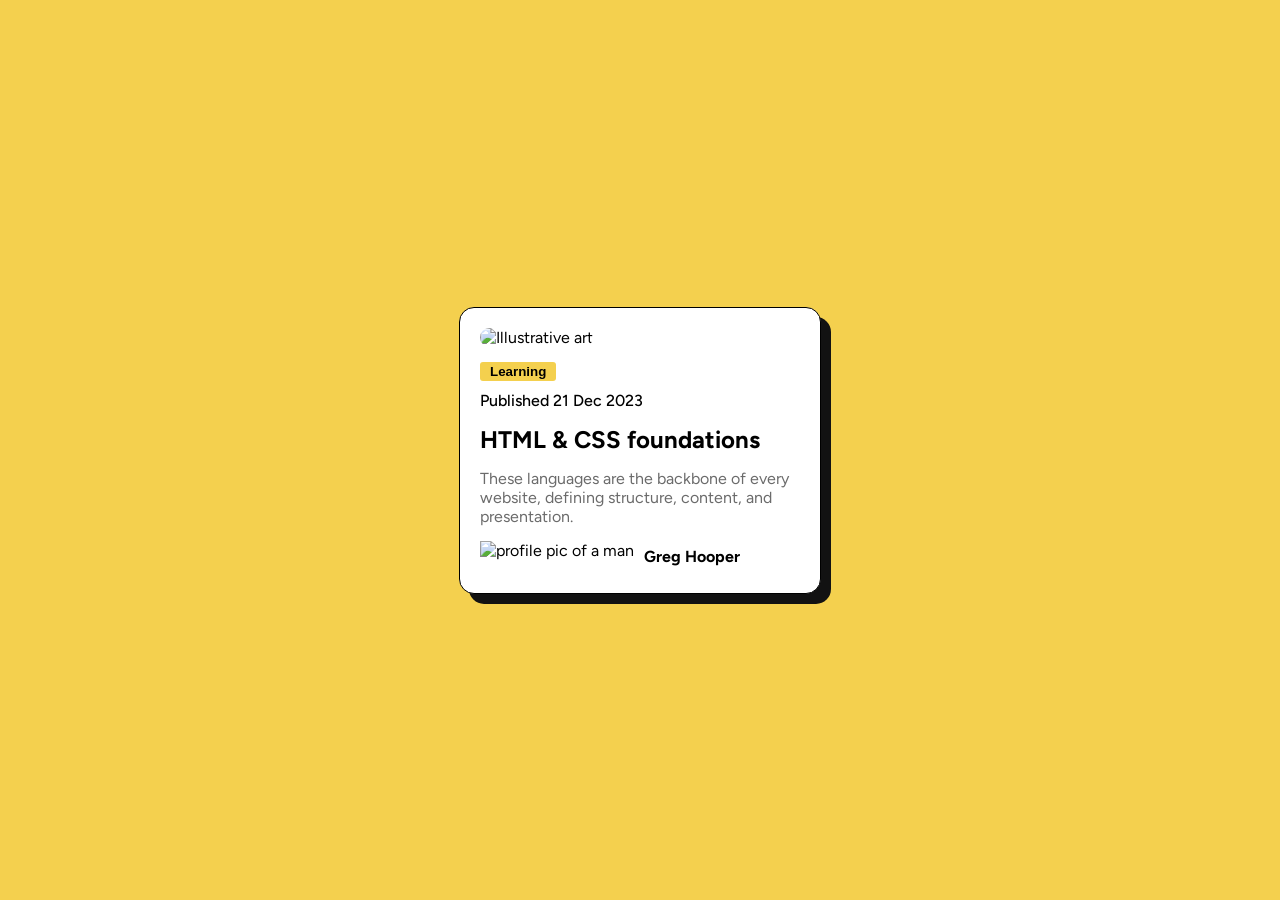
==== index.html @ 86bb5ca3 "Move index to root" ====
<!DOCTYPE html>
<html lang="en">
<head>
  <meta charset="UTF-8">
  <meta name="viewport" content="width=device-width, initial-scale=1.0"> <!-- displays site properly based on user's device -->

  <link rel="icon" type="image/png" sizes="32x32" href="./assets/images/favicon-32x32.png">
  <link rel="stylesheet" href="./blog-preview-card-main/style.css">
  
  <title>Frontend Mentor | Blog preview card</title>

</head>
<body>
  <main>
    <div class="card-container">
      <article class="card">
        <img src="./assets/images/illustration-article.svg" alt="Illustrative art" id="illustrative-art">
        
        <button class="learning"><strong>Learning</strong></button>
        <p class="publish">Published 21 Dec 2023</p>
        <h1>HTML & CSS foundations</h1>
        <p class="content">These languages are the backbone of every website, defining structure, content, and presentation.</p>
        <div class="author">
          <img src="./assets/images/image-avatar.webp" alt="profile pic of a man" id = "avatar">
          <h4>Greg Hooper</h4>
        </div>
      </article>
    </div>
    
  </main>

</body>
</html>
---- blog-preview-card-main/style.css ----
@import url('https://fonts.googleapis.com/css2?family=Figtree:ital,wght@0,300..900;1,300..900&family=MedievalSharp&family=Outfit:wght@100..900&display=swap');
*{
    margin: 0;
    padding: 0;
}


body {
    height: 100svh;
    width: 100svw;
    font-family: "Figtree", sans-serif;
    font-weight: 500, 600;
}

main {
    height: 100%;
    width: 100%;
    display: flex;
    justify-content: center;
    align-items: center;
    background-color: hsl(47, 88%, 63%);
}

p {
    font-size: 16px;
}

.card {
    border: 1px solid black;
    padding: 20px;
    margin: 5px;

    border-radius: 15px;
    box-shadow: 10px 10px hsl(0, 0%, 7%);
    background-color: hsl(0, 0%, 100%);
}

#illustrative-art{
    border-radius: 15px;
}

h1 {
    margin-top: 15px;
}
.learning {
    background-color: hsl(47, 88%, 63%);
    display: block;
    padding: 2px 10px 2px 10px;
    border: none;
    margin-top: 15px;
    font-weight: 600;
    border-radius: 3px;
}

.publish {
    margin-top: 10px;
    font-weight: 500;
}

.content{
    margin-top: 15px;
    width: 32ch;
    color: hsl(0, 0%, 42%);
}

.author {
    margin-top: 15px;
    display: flex;
    align-items: center;
    gap: 10px;
}

.author #avatar {
    height: 2rem;
}
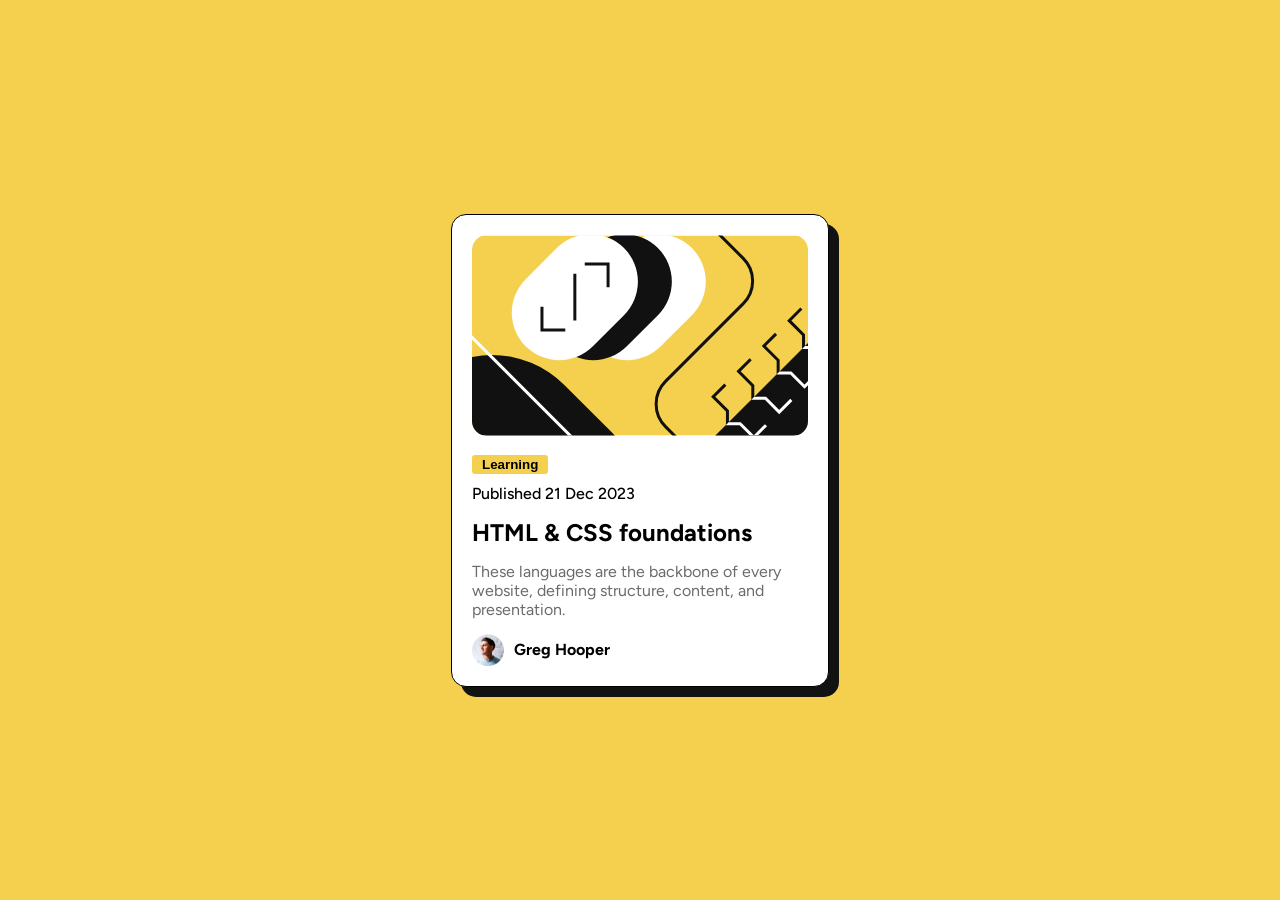
==== commit 4f36b8fe: "fix(ui): resolve image not loading" ====
--- a/index.html
+++ b/index.html
@@ -14,14 +14,14 @@
   <main>
     <div class="card-container">
       <article class="card">
-        <img src="./assets/images/illustration-article.svg" alt="Illustrative art" id="illustrative-art">
+        <img src="blog-preview-card-main/assets/images/illustration-article.svg" alt="Illustrative art" id="illustrative-art">
         
         <button class="learning"><strong>Learning</strong></button>
         <p class="publish">Published 21 Dec 2023</p>
         <h1>HTML & CSS foundations</h1>
         <p class="content">These languages are the backbone of every website, defining structure, content, and presentation.</p>
         <div class="author">
-          <img src="./assets/images/image-avatar.webp" alt="profile pic of a man" id = "avatar">
+          <img src="blog-preview-card-main/assets/images/image-avatar.webp" alt="profile pic of a man" id = "avatar">
           <h4>Greg Hooper</h4>
         </div>
       </article>
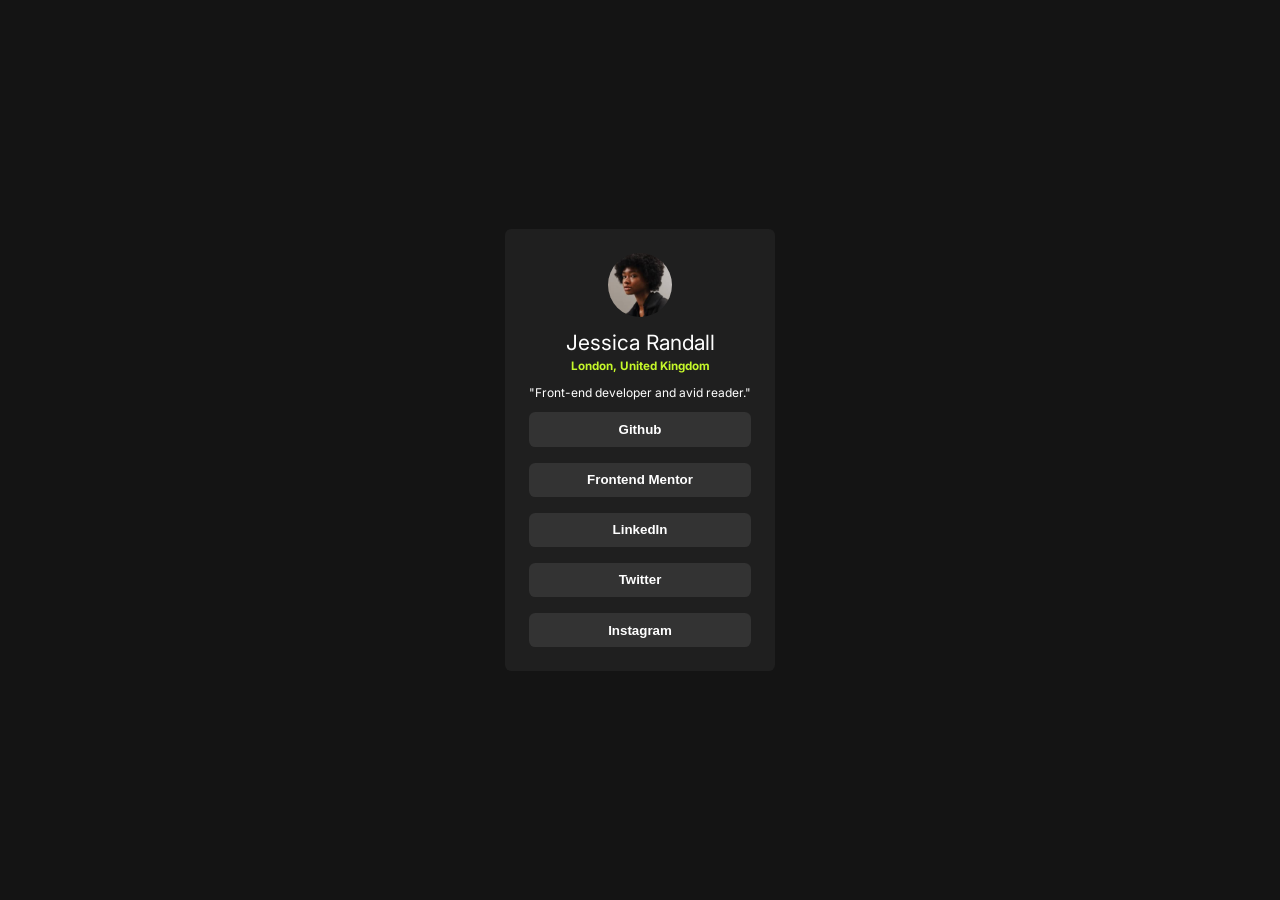
==== commit 7c3c9245: "Initial Commit" ====
--- a/index.html
+++ b/index.html
@@ -5,29 +5,29 @@
   <meta name="viewport" content="width=device-width, initial-scale=1.0"> <!-- displays site properly based on user's device -->
 
   <link rel="icon" type="image/png" sizes="32x32" href="./assets/images/favicon-32x32.png">
-  <link rel="stylesheet" href="./blog-preview-card-main/style.css">
-  
-  <title>Frontend Mentor | Blog preview card</title>
+  <link rel="stylesheet" href="./social-links-profile-main/style.css">
+  <title>Frontend Mentor | Social links profile</title>
+
 
 </head>
 <body>
   <main>
-    <div class="card-container">
-      <article class="card">
-        <img src="blog-preview-card-main/assets/images/illustration-article.svg" alt="Illustrative art" id="illustrative-art">
+      <article class="social-link-card">
         
-        <button class="learning"><strong>Learning</strong></button>
-        <p class="publish">Published 21 Dec 2023</p>
-        <h1>HTML & CSS foundations</h1>
-        <p class="content">These languages are the backbone of every website, defining structure, content, and presentation.</p>
-        <div class="author">
-          <img src="blog-preview-card-main/assets/images/image-avatar.webp" alt="profile pic of a man" id = "avatar">
-          <h4>Greg Hooper</h4>
+        <div class="personal-info">
+          <img src="./social-links-profile-main/assets/images/avatar-jessica.jpeg" alt="profile picture" id="profile-pic">
+          <h1>Jessica Randall</h1>
+           <h5 id="address-para">London, United Kingdom</h2>
+        </div>
+        <p id="designation">"Front-end developer and avid reader."</p>
+        <div class="social-links">
+          <button class="links">Github</button>
+          <button class="links">Frontend Mentor</button>
+          <button class="links">LinkedIn</button>
+          <button class="links">Twitter</button>
+          <button class="links">Instagram</button>
         </div>
       </article>
-    </div>
-    
   </main>
-
 </body>
 </html>
--- a/social-links-profile-main/style.css
+++ b/social-links-profile-main/style.css
@@ -0,0 +1,83 @@
+@import url('https://fonts.googleapis.com/css2?family=Figtree:ital,wght@0,300..900;1,300..900&family=Inter:ital,opsz,wght@0,14..32,100..900;1,14..32,100..900&family=MedievalSharp&family=Outfit:wght@100..900&display=swap');
+* {
+    padding: 0;
+    margin: 0;
+}
+
+body {
+    display: flex;
+    flex-direction: column;
+    min-height: 100svh;
+    font-family: 'Inter', sans-serif;
+    font-size: 14px;
+}
+
+main {
+    flex-grow: 1;
+    display: flex;
+    justify-content: center;
+    align-items: center;
+    background-color: hsl(0, 0%, 8%);
+}
+
+h1{
+    color: hsl(0, 0%, 100%);
+    font-weight: 400;
+}
+
+
+.social-link-card{
+    padding: 1.5rem;
+    background-color: hsl(0, 0%, 12%); 
+    border-radius: 0.4rem; 
+
+}
+
+#profile-pic{
+    width: 4rem;
+    height: 4rem;
+    border-radius: 50%;
+    margin-bottom: 0.8rem;
+}
+
+
+
+.personal-info{
+    display: flex;
+    flex-direction: column;
+    align-items: center;
+}
+
+#address-para{
+    margin-top: 0.3rem;
+    margin-bottom: 0.7rem;
+    color: hsl(75, 94%, 57%);
+}
+
+#designation{
+    text-align: center;
+    margin-bottom: 0.8rem;
+    color: hsl(0, 0%, 100%);
+    font-weight: 400;
+    font-size: 12px;
+}
+.social-links{
+    display: flex;
+    flex-direction: column;
+    gap: 1rem;
+}
+
+.social-links .links{
+    border: none;
+    padding: 0.6rem 0.4rem 0.6rem 0.4rem;
+    border-radius: 0.4rem;
+    font-weight: 600;
+    color: hsl(0, 0%, 100%);
+    background-color: hsl(0, 0%, 20%);
+}
+
+.social-links .links:hover{
+    cursor: pointer;
+    background-color: hsl(75, 94%, 57%);
+}
+
